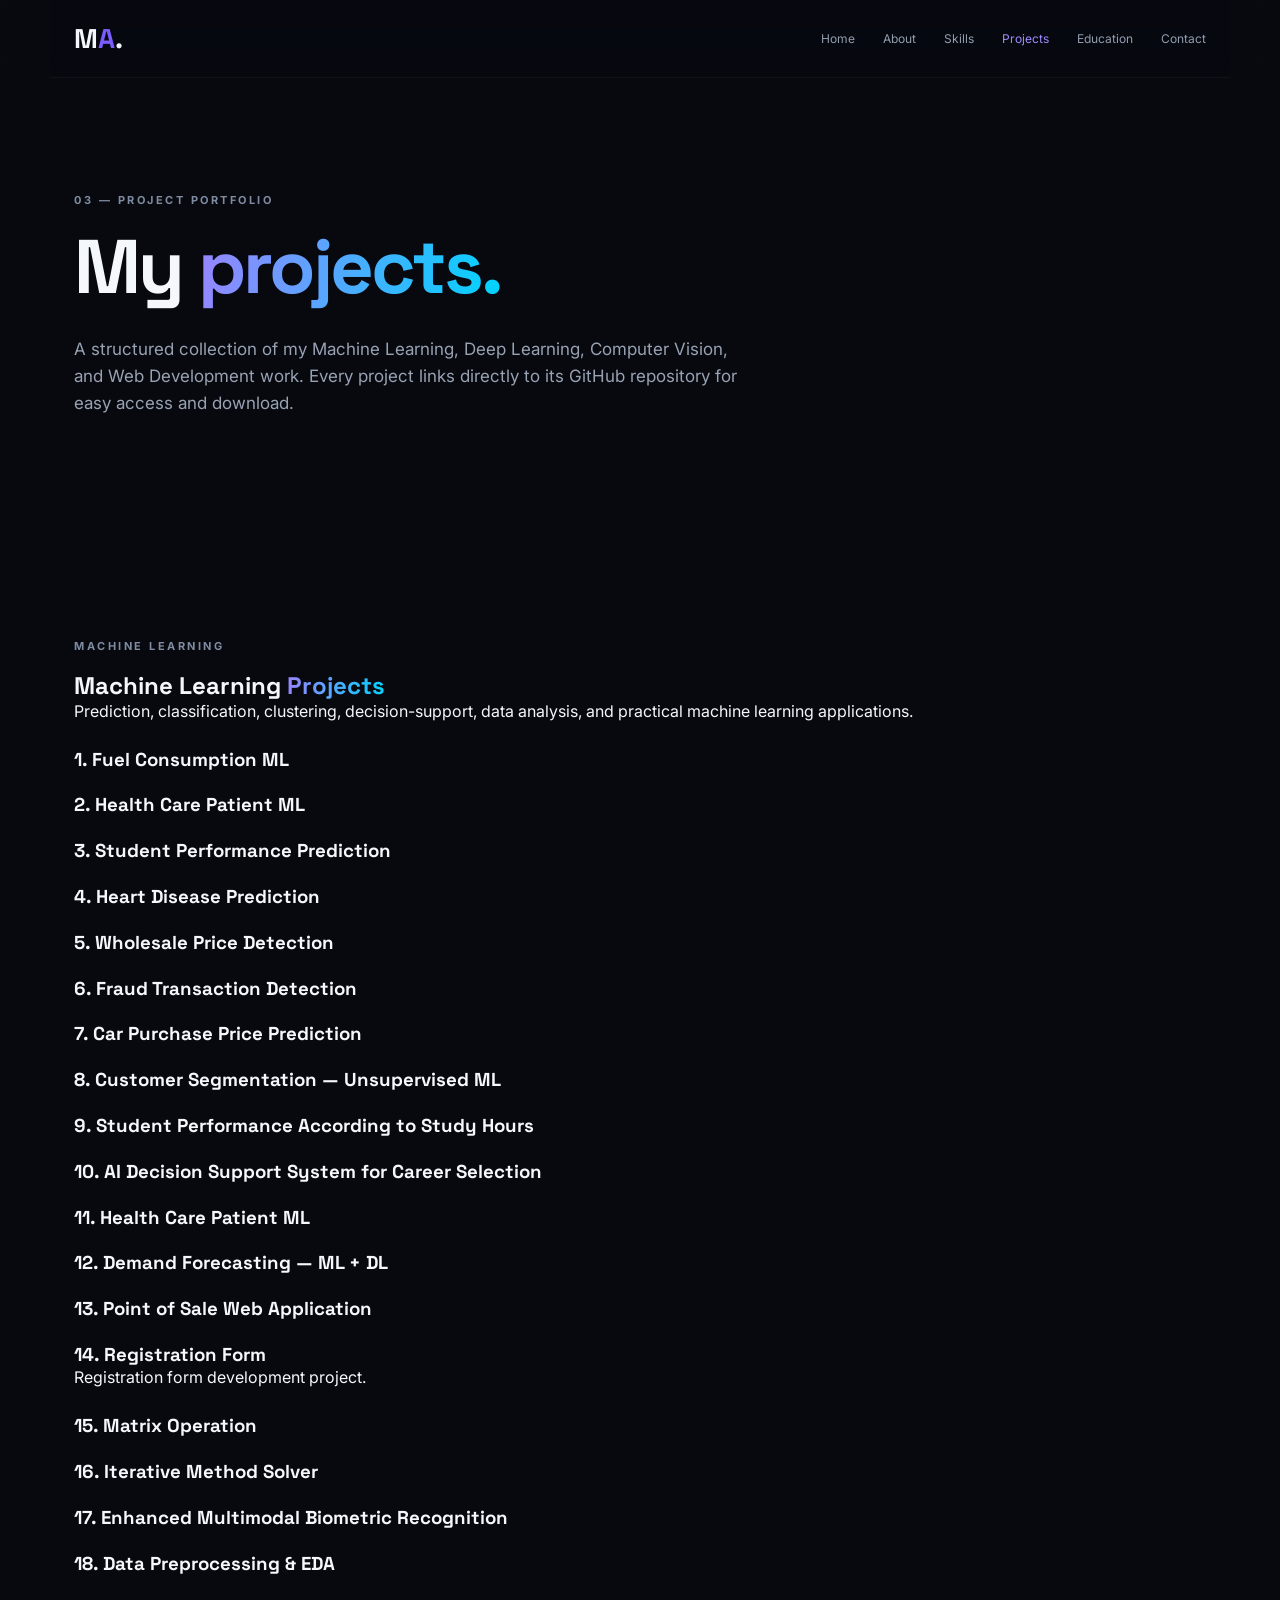
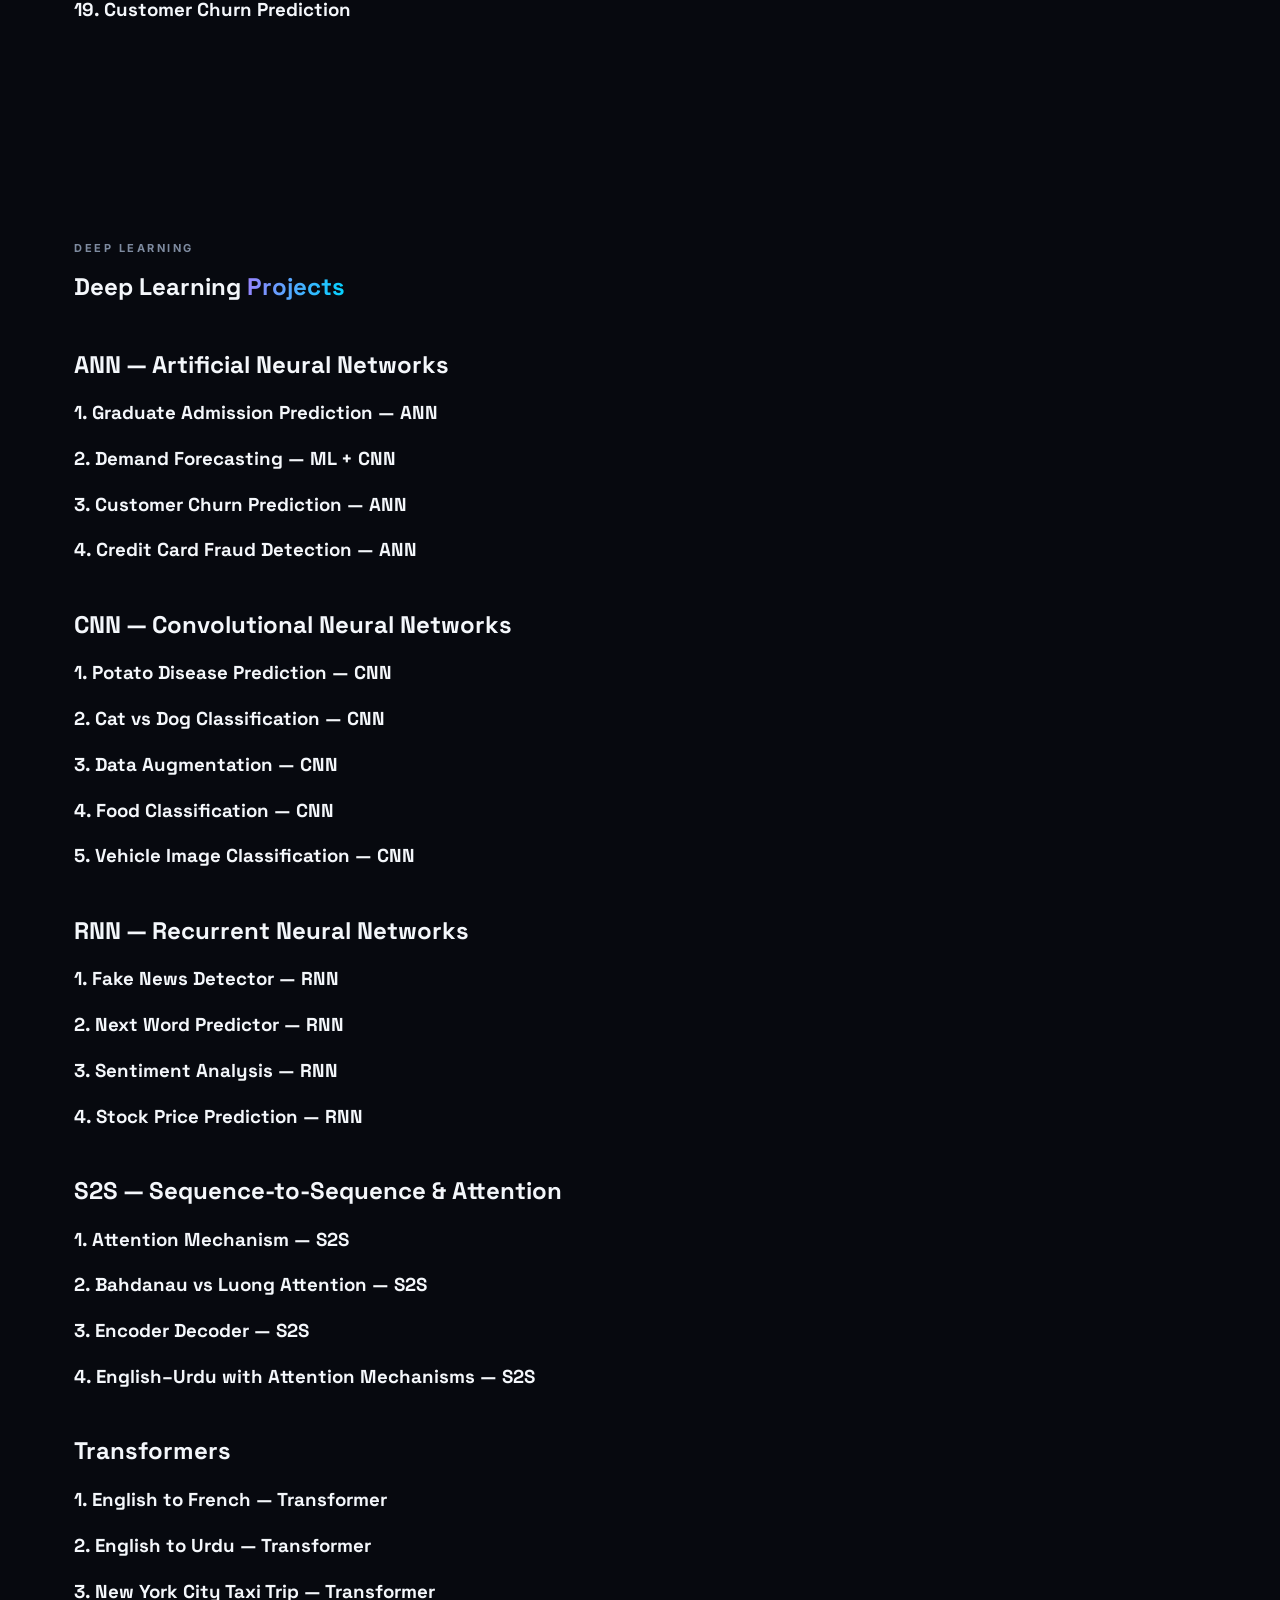
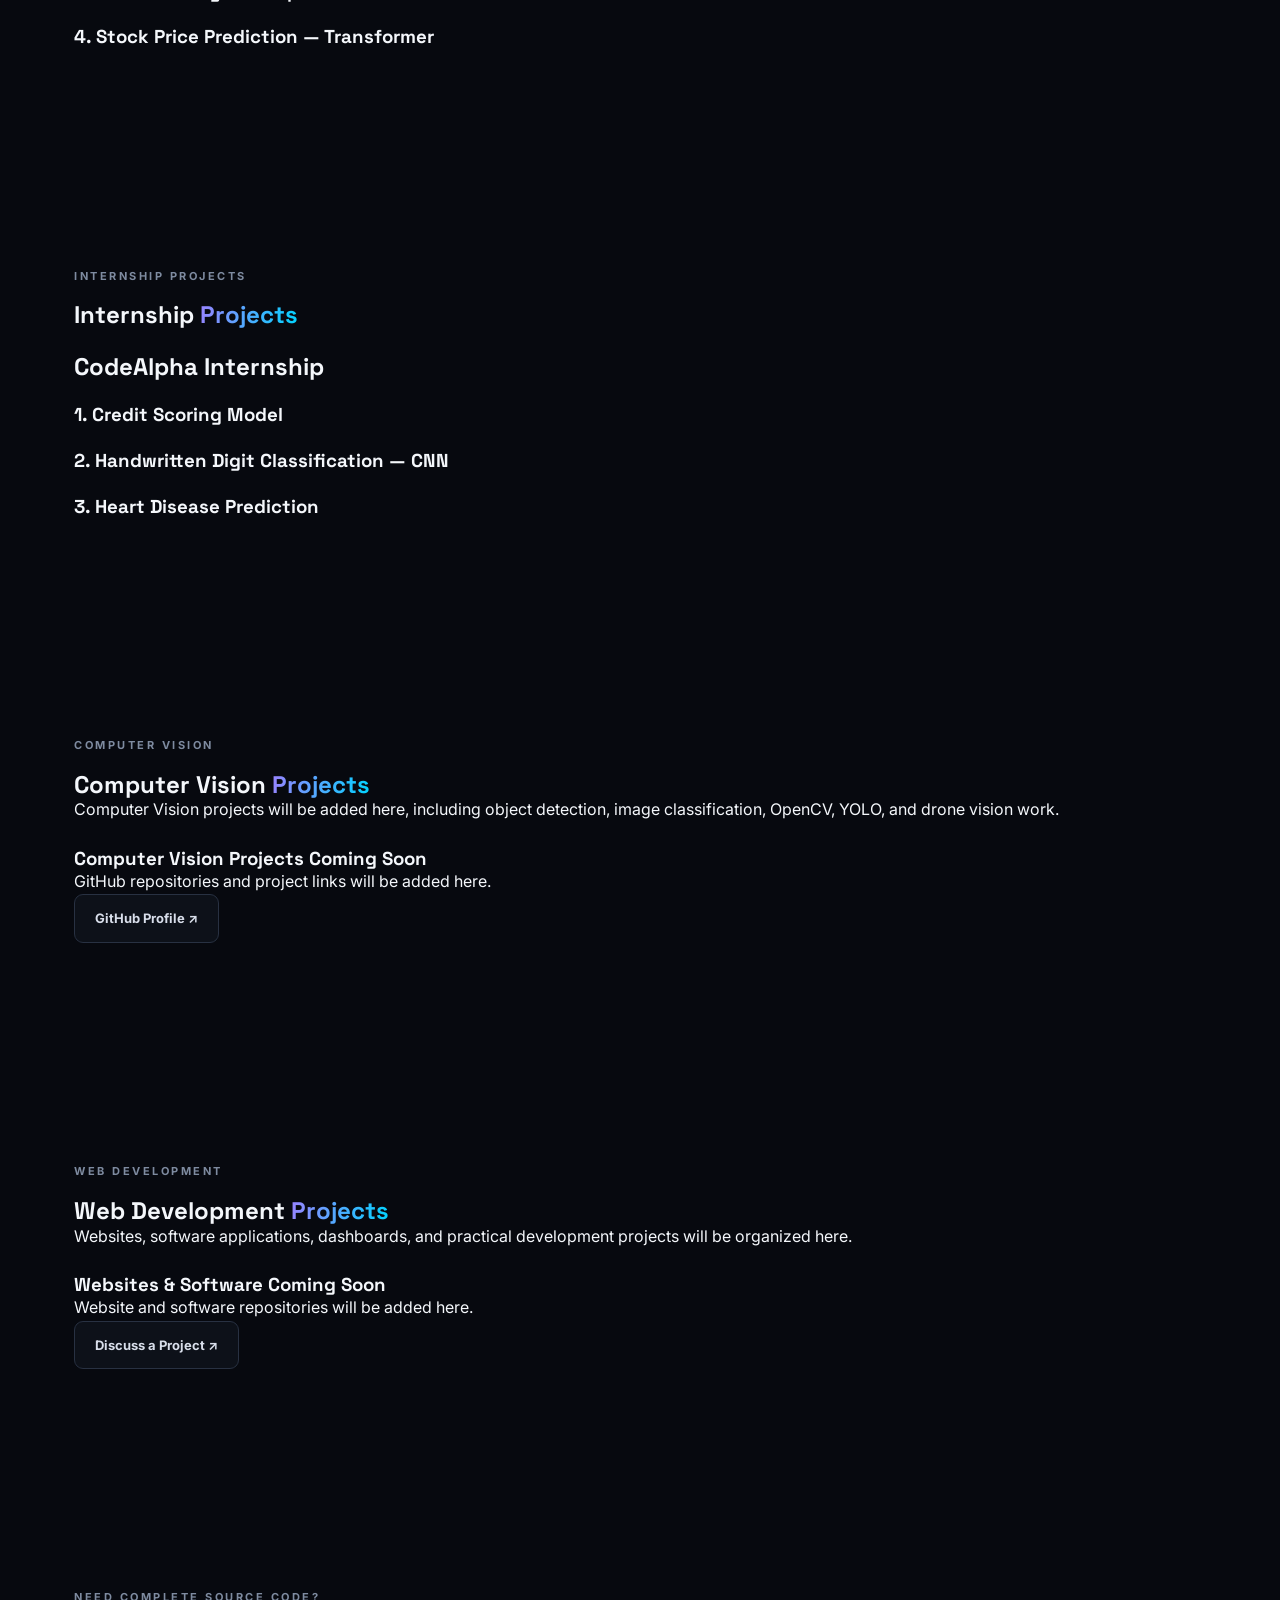
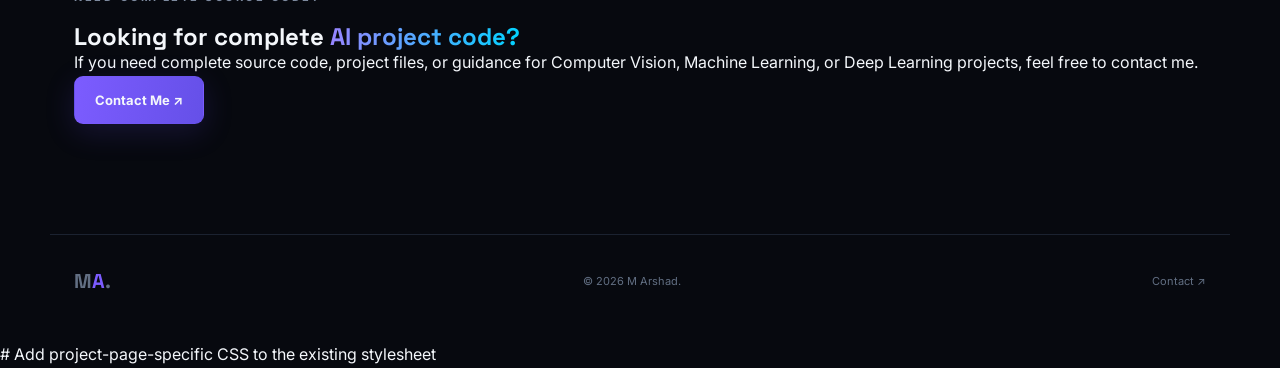
==== projects.html @ 5900e581 "Add files via upload" ====
<!-- from pathlib import Path
import zipfile

root = Path("/mnt/data/arshad_ai_portfolio_multipage")
projects = root / "projects.html"

html = r''' -->
<!DOCTYPE html>
<html lang="en">
<head>
<meta charset="UTF-8">
<meta name="viewport" content="width=device-width, initial-scale=1.0">
<title>Projects | M Arshad</title>
<link rel="preconnect" href="https://fonts.googleapis.com">
<link rel="preconnect" href="https://fonts.gstatic.com" crossorigin>
<link href="https://fonts.googleapis.com/css2?family=Inter:wght@400;500;600;700;800&family=Space+Grotesk:wght@500;600;700&display=swap" rel="stylesheet">
<link rel="stylesheet" href="style.css">
</head>
<body>
<div class="bg-grid"></div>

<header class="navbar">
<a href="index.html" class="logo">M<span>A</span>.</a>
<button class="menu-btn">☰</button>
<nav>
<a href="index.html">Home</a>
<a href="about.html">About</a>
<a href="skills.html">Skills</a>
<a class="active" href="projects.html">Projects</a>
<a href="education.html">Education</a>
<a href="contact.html">Contact</a>
</nav>
</header>

<main>
<section class="page-hero section">
<p class="eyebrow">03 — PROJECT PORTFOLIO</p>
<h1>My <span>projects.</span></h1>
<p class="hero-text">A structured collection of my Machine Learning, Deep Learning, Computer Vision, and Web Development work. Every project links directly to its GitHub repository for easy access and download.</p>
</section>

<section class="section project-section">
<div class="category-heading">
<p class="eyebrow">MACHINE LEARNING</p>
<h2>Machine Learning <span>Projects</span></h2>
<p>Prediction, classification, clustering, decision-support, data analysis, and practical machine learning applications.</p>
</div>

<div class="project-list">
<br><a class="repo-item" href="https://github.com/M-Arshad784/FuelSense" target="_blank"><div><h3>1. Fuel Consumption ML</h3></div></a>
<br><a class="repo-item" href="https://github.com/M-Arshad784/Health_Care_Patient" target="_blank"><div><h3>2. Health Care Patient ML</h3></a>
<br><a class="repo-item" href="https://github.com/M-Arshad784/Student-Performance-Prediction" target="_blank"><div><h3>3. Student Performance Prediction</h3></div></a>
<br><a class="repo-item" href="https://github.com/M-Arshad784/Heart-Disease-Prediction-System" target="_blank"><div><h3>4. Heart Disease Prediction</h3></div></a>
<br><a class="repo-item" href="https://github.com/M-Arshad784/Products-WholeSale-Price-Detection" target="_blank"><div><h3>5. Wholesale Price Detection</h3></div></a>
<br><a class="repo-item" href="https://github.com/M-Arshad784/Fraud-Transaction-Detection" target="_blank"><div><h3>6. Fraud Transaction Detection</h3></div></a>
<br><a class="repo-item" href="https://github.com/M-Arshad784/Car-Purchase-Price-Prediction" target="_blank"><div><h3>7. Car Purchase Price Prediction</h3></div></a>
<br><a class="repo-item" href="https://github.com/M-Arshad784/Customer-Segmentation-Unsupervised-ML" target="_blank"><div><h3>8. Customer Segmentation — Unsupervised ML</h3></div></a>
<br><a class="repo-item" href="https://github.com/M-Arshad784/Student-Performance-According-to-study-Hours" target="_blank"><div><h3>9. Student Performance According to Study Hours</h3></div></a>
<br><a class="repo-item" href="https://github.com/M-Arshad784/AI-Decision-Support-System-for-Career-Selection" target="_blank"><div><h3>10. AI Decision Support System for Career Selection</h3></div></a>
<br><a class="repo-item" href="https://github.com/M-Arshad784/Health_Care_Patient" target="_blank"><div><h3>11. Health Care Patient ML</h3></div></a>
<br><a class="repo-item" href="https://github.com/M-Arshad784/Demand-Forecasting-ML-DL/tree/main" target="_blank"><div><h3>12. Demand Forecasting — ML + DL</h3></div></a>
<br><a class="repo-item" href="https://github.com/M-Arshad784/Point-of-Sale-Web-Application-POS-" target="_blank"><div><h3>13. Point of Sale Web Application</h3></div></a>
<br><a class="repo-item" href="https://github.com/M-Arshad784/Registration-Form" target="_blank"><div><h3>14. Registration Form</h3><p>Registration form development project.</p></div></a>
<br><a class="repo-item" href="https://github.com/M-Arshad784/Matrix-Operation" target="_blank"><div><h3>15. Matrix Operation</h3></div></a>
<br><a class="repo-item" href="https://github.com/M-Arshad784/iterative-methods-solver" target="_blank"><div><h3>16. Iterative Method Solver</h3></div></a>
<br><a class="repo-item" href="https://github.com/M-Arshad784/Enhanced-Multimodal-Biometric-Recognition-Research-Paper" target="_blank"><div><h3>17. Enhanced Multimodal Biometric Recognition</h3></div></a>
<br><a class="repo-item" href="https://github.com/M-Arshad784/InternGrow_DataPreprocessing_EDA" target="_blank"><div><h3>18. Data Preprocessing & EDA</h3></div></a>
<br><a class="repo-item" href="https://github.com/M-Arshad784/InternGrow_Customer_Churn_Prediction" target="_blank"><div><h3>19. Customer Churn Prediction</h3></div></a>
</div>
</section>

<!-- Deep Learning Projects -->
<section class="section project-section">
<div class="category-heading">
<p class="eyebrow">DEEP LEARNING</p>
<h2>Deep Learning <span>Projects</span></h2>
</div><br><br>

<div class="sub-heading"><h2>ANN — Artificial Neural Networks</h2></div>
<div class="project-list">
<br><a class="repo-item" href="https://github.com/M-Arshad784/Graduate_Admission_Prediction_ANN" target="_blank"><div><h3>1. Graduate Admission Prediction — ANN</h3></div></a>
<br><a class="repo-item" href="https://github.com/M-Arshad784/Demand-Forecasting_ML_CNN" target="_blank"><div><h3>2. Demand Forecasting — ML + CNN</h3></div></a>
<br><a class="repo-item" href="https://github.com/M-Arshad784/Customer_Churn_Prediction_ANN" target="_blank"><div><h3>3. Customer Churn Prediction — ANN</h3></div></a>
<br><a class="repo-item" href="https://github.com/M-Arshad784/Credit_Card_Fraud_Detection_ANN" target="_blank"><div><h3>4. Credit Card Fraud Detection — ANN</h3></div></a><br><br>
</div>

<div class="sub-heading"><h2>CNN — Convolutional Neural Networks</h2></div>
<div class="project-list">
<br><a class="repo-item" href="https://github.com/M-Arshad784/potato-disease-prediction_CNN" target="_blank"><div><h3>1. Potato Disease Prediction — CNN</h3></div></a>
<br><a class="repo-item" href="https://github.com/M-Arshad784/Cat_vs_Dog_Classification_CNN" target="_blank"><div><h3>2. Cat vs Dog Classification — CNN</h3></div></a>
<br><a class="repo-item" href="https://github.com/M-Arshad784/Data_Augmentation_CNN" target="_blank"><div><h3>3. Data Augmentation — CNN</h3></div></a>
<br><a class="repo-item" href="https://github.com/M-Arshad784/Food_Classification_CNN" target="_blank"><div><h3>4. Food Classification — CNN</h3></div></a>
<br><a class="repo-item" href="https://github.com/M-Arshad784/Vehicle-Image-Classification" target="_blank"><div><h3>5. Vehicle Image Classification — CNN</h3></div></a><br><br>
</div>

<div class="sub-heading"><h2>RNN — Recurrent Neural Networks</h2></div><br>
<div class="project-list">
<a class="repo-item" href="https://github.com/M-Arshad784/Fake_news_detector_RNN" target="_blank"><div><h3>1. Fake News Detector — RNN</h3></div></a>
<br><a class="repo-item" href="https://github.com/M-Arshad784/Next_Word_Prediction_RNN" target="_blank"><div><h3>2. Next Word Predictor — RNN</h3></div></a>
<br><a class="repo-item" href="https://github.com/M-Arshad784/Sentiment_Analysis_RNN" target="_blank"><div><h3>3. Sentiment Analysis — RNN</h3></div></a>
<br><a class="repo-item" href="https://github.com/M-Arshad784/Stock_Price_Prediction_RNN" target="_blank"><div><h3>4. Stock Price Prediction — RNN</h3></div></a><br><br>
</div>

<div class="sub-heading"><h2>S2S — Sequence-to-Sequence & Attention</h2></div><br>
<div class="project-list">
<a class="repo-item" href="https://github.com/M-Arshad784/Attention_Mechanism_S2S" target="_blank"><div><h3>1. Attention Mechanism — S2S</h3></div></a>
<br><a class="repo-item" href="https://github.com/M-Arshad784/Bahdanau_vs_Luong_Attention_S2S" target="_blank"><div><h3>2. Bahdanau vs Luong Attention — S2S</h3></div></a>
<br><a class="repo-item" href="https://github.com/M-Arshad784/Encoder_Decoder_S2S" target="_blank"><div><h3>3. Encoder Decoder — S2S</h3></div></a>
<br><a class="repo-item" href="https://github.com/M-Arshad784/English_Urdu_All_Attention_Mechanisms_S2S" target="_blank"><div><h3>4. English–Urdu with Attention Mechanisms — S2S</h3></div></a><br><br>
</div>

<div class="sub-heading"><h2>Transformers</h2></div>
<div class="project-list">
<br><a class="repo-item" href="https://github.com/M-Arshad784/English_to_French_Transformer" target="_blank"><div><h3>1. English to French — Transformer</h3></div></a>
<br><a class="repo-item" href="https://github.com/M-Arshad784/English_to_Urdu_Transformer" target="_blank"><div><h3>2. English to Urdu — Transformer</h3></div></a>
<br><a class="repo-item" href="https://github.com/M-Arshad784/NewYork_City_Taxi_Trip_Transformer" target="_blank"><div><h3>3. New York City Taxi Trip — Transformer</h3></div></a>
<br><a class="repo-item" href="https://github.com/M-Arshad784/Stock_Price_Prediction_Transformer" target="_blank"><div><h3>4. Stock Price Prediction — Transformer</h3></div></a>
</div>
</section>

<section class="section project-section">
<div class="category-heading">
<p class="eyebrow">INTERNSHIP PROJECTS</p>
<h2>Internship <span>Projects</span></h2>
</div><br>
<div class="sub-heading"><h2>CodeAlpha Internship</h2></div>
<div class="project-list">
<br><a class="repo-item" href="https://github.com/M-Arshad784/CodeAlpha_Credit_Scoring_Model" target="_blank"><div><h3>1. Credit Scoring Model</h3></div></a>
<br><a class="repo-item" href="https://github.com/M-Arshad784/CodeAlpha___Handwritten-Digit-Classification-using-CNN" target="_blank"><div><h3>2. Handwritten Digit Classification — CNN</h3></div></a>
<br><a class="repo-item" href="https://github.com/M-Arshad784/CodeAlpha___Heart_Disease_Prediction" target="_blank"><div><h3>3. Heart Disease Prediction</h3></div></a>
</div>
</section>

<section class="section project-section">
<div class="category-heading">
<p class="eyebrow">COMPUTER VISION</p>
<h2>Computer Vision <span>Projects</span></h2>
<p>Computer Vision projects will be added here, including object detection, image classification, OpenCV, YOLO, and drone vision work.</p>
</div>
<div class="placeholder-card">
<div><span class="placeholder-icon"><br></span><h3>Computer Vision Projects Coming Soon</h3><p>GitHub repositories and project links will be added here.</p></div>
<a href="https://github.com/M-Arshad784" target="_blank" class="btn secondary">GitHub Profile ↗</a>
</div>
</section>

<section class="section project-section">
<div class="category-heading">
<p class="eyebrow">WEB DEVELOPMENT</p>
<h2>Web Development <span>Projects</span></h2>
<p>Websites, software applications, dashboards, and practical development projects will be organized here.</p>
</div>
<div class="placeholder-card">
<div><span class="placeholder-icon"><br></span><h3>Websites & Software Coming Soon</h3><p>Website and software repositories will be added here.</p></div>
<a href="contact.html" class="btn secondary">Discuss a Project ↗</a>
</div>
</section>

<section class="section project-note">
<div class="note-box">
<p class="eyebrow">NEED COMPLETE SOURCE CODE?</p>
<h2>Looking for complete <span>AI project code?</span></h2>
<p>If you need complete source code, project files, or guidance for Computer Vision, Machine Learning, or Deep Learning projects, feel free to contact me.</p>
<a href="contact.html" class="btn primary">Contact Me ↗</a>
</div>
</section>
</main>

<footer><div class="footer-logo">M<span>A</span>.</div><p>© <span id="year"></span> M Arshad.</p><a href="contact.html">Contact ↗</a></footer>
<script src="script.js"></script>
</body>
</html>
<!-- ''' -->

# Add project-page-specific CSS to the existing stylesheet
<!-- css_path = root / "style.css"
css = css_path.read_text(encoding="utf-8")
extra = r'''
.category-heading{max-width:850px;margin-bottom:34px}.category-heading h2{font-size:clamp(34px,5vw,55px);letter-spacing:-2px;margin-bottom:14px}.category-heading>p:last-child{color:#7f8a9e;font-size:14px;max-width:760px}.project-section{padding-top:70px;padding-bottom:70px}.project-list{display:grid;grid-template-columns:1fr 1fr;gap:10px}.repo-item{display:grid;grid-template-columns:34px 1fr auto;align-items:center;gap:15px;border:1px solid var(--line);background:#0a0e15;border-radius:10px;padding:15px 17px;transition:.22s}.repo-item:hover{border-color:#374357;background:#0d121c;transform:translateY(-2px)}.repo-item>span{font:700 10px "Space Grotesk";color:#657185}.repo-item h3{font-size:14px;margin-bottom:4px}.repo-item p{font-size:10px;color:#707c90}.repo-item>b{font-size:9px;color:#8f9bad;white-space:nowrap}.sub-heading{margin:42px 0 15px}.sub-heading h3{font-size:18px;color:#cbd2de}.placeholder-card{display:flex;align-items:center;justify-content:space-between;gap:30px;border:1px dashed #303b4c;background:#0a0e15;border-radius:14px;padding:28px}.placeholder-card>div{display:grid;grid-template-columns:50px 1fr;column-gap:16px;align-items:center}.placeholder-card h3{font-size:19px}.placeholder-card p{font-size:12px;color:#748095;margin-top:5px}.placeholder-icon{grid-row:span 2;display:grid;place-items:center;width:50px;height:50px;border-radius:10px;background:#141025;color:#a08eff;font-size:11px;font-weight:800}.project-note{padding-top:40px}.note-box{border:1px solid #282f42;background:linear-gradient(135deg,#101126,#0b0f17);border-radius:16px;padding:38px;max-width:900px}.note-box h2{font-size:clamp(30px,4vw,45px);letter-spacing:-1.5px}.note-box>p:not(.eyebrow){color:#7f8a9e;font-size:13px;max-width:680px;margin:15px 0 23px}@media(max-width:850px){.project-list{grid-template-columns:1fr}.placeholder-card{align-items:flex-start;flex-direction:column}}@media(max-width:560px){.repo-item{grid-template-columns:28px 1fr}.repo-item>b{display:none}.placeholder-card{padding:22px}.placeholder-card>div{grid-template-columns:42px 1fr}.placeholder-icon{width:42px;height:42px}.note-box{padding:25px}}
'''
if extra not in css:
    css += extra
projects.write_text(html, encoding="utf-8")
css_path.write_text(css, encoding="utf-8")

zip_path = Path("/mnt/data/M_Arshad_MultiPage_Portfolio_Projects_Updated.zip")
with zipfile.ZipFile(zip_path, "w", zipfile.ZIP_DEFLATED) as z:
    for f in root.iterdir():
        z.write(f, f.name)
print(zip_path) -->
---- style.css ----
*{margin:0;padding:0;box-sizing:border-box}:root{--bg:#07090f;--card:#0d111b;--text:#f4f7fb;--muted:#98a2b3;--line:#1b2230;--accent:#7c5cff;--accent2:#00d4ff;--green:#48e6a2}html{scroll-behavior:smooth}body{background:var(--bg);color:var(--text);font-family:Inter,Arial,sans-serif;line-height:1.6;overflow-x:hidden}a{text-decoration:none;color:inherit}.bg-grid{position:fixed;inset:0;pointer-events:none;opacity:.28;background-image:linear-gradient(rgba(255,255,255,.035) 1px,transparent 1px),linear-gradient(90deg,rgba(255,255,255,.035) 1px,transparent 1px);background-size:60px 60px;mask-image:linear-gradient(to bottom,black,transparent 80%);z-index:-1}.navbar{height:78px;display:flex;align-items:center;justify-content:space-between;max-width:1180px;margin:auto;padding:0 24px;position:sticky;top:0;z-index:20;background:rgba(7,9,15,.8);backdrop-filter:blur(16px);border-bottom:1px solid rgba(255,255,255,.04)}.logo,.footer-logo{font-family:"Space Grotesk";font-size:27px;font-weight:700}.logo span,.footer-logo span{color:var(--accent)}.navbar nav{display:flex;gap:28px}.navbar nav a{font-size:12px;color:#929dae;transition:.2s}.navbar nav a:hover,.navbar nav a.active{color:white}.navbar nav a.active{color:#9d8cff}.menu-btn{display:none;background:none;border:0;color:white;font-size:25px}.section{max-width:1180px;margin:auto;padding:110px 24px}.hero{min-height:calc(100vh - 78px);display:grid;grid-template-columns:1.15fr .85fr;gap:70px;align-items:center;padding-top:80px}.page-hero{min-height:50vh;display:flex;justify-content:center;flex-direction:column;padding-top:100px;padding-bottom:70px}.page-hero h1{max-width:850px}.compact-section{padding-top:50px;padding-bottom:80px}.status{display:inline-flex;align-items:center;gap:9px;border:1px solid #253042;border-radius:100px;padding:7px 13px;font-size:12px;color:#b9c2d1;margin-bottom:25px;background:#0b0f18}.status span{width:7px;height:7px;background:var(--green);border-radius:50%;box-shadow:0 0 12px var(--green)}.eyebrow{font-size:11px;letter-spacing:2.5px;color:#7e8ba0;font-weight:700;margin-bottom:17px}h1,h2,h3{font-family:"Space Grotesk",sans-serif;line-height:1.08}h1{font-size:clamp(44px,6vw,76px);letter-spacing:-3px}h1 span,h2 span{background:linear-gradient(100deg,#9a83ff,var(--accent2));-webkit-background-clip:text;background-clip:text;color:transparent}.hero-text{max-width:680px;color:var(--muted);font-size:17px;margin:27px 0}.hero-text strong{color:#e9edf5}.hero-actions{display:flex;gap:12px;flex-wrap:wrap}.btn{display:inline-flex;align-items:center;justify-content:center;padding:13px 20px;border-radius:9px;font-size:13px;font-weight:700;border:1px solid transparent;transition:.25s;cursor:pointer}.btn.primary{background:linear-gradient(100deg,var(--accent),#6550e8);box-shadow:0 8px 30px #684ff52b}.btn.primary:hover{transform:translateY(-2px);box-shadow:0 12px 35px #684ff54a}.btn.secondary{border-color:#283142;color:#d8deea;background:#0d1119}.btn.secondary:hover{border-color:#59677e}.quick-links{display:flex;gap:22px;margin-top:28px;color:#78859a;font-size:12px}.quick-links a:hover{color:white}.hero-card{position:relative;min-height:440px;display:flex;align-items:center;justify-content:center}.orb{position:absolute;width:300px;height:300px;border-radius:50%;background:radial-gradient(circle,#775aff44,transparent 65%);filter:blur(5px)}.code-window{width:100%;max-width:470px;background:#0b0f17;border:1px solid #242c3b;border-radius:15px;box-shadow:0 30px 90px #0008;position:relative;z-index:2;transform:rotate(2deg)}.window-bar{height:42px;border-bottom:1px solid #1e2633;display:flex;align-items:center;padding:0 15px;gap:7px;color:#667386;font-size:11px}.window-bar i{width:8px;height:8px;border-radius:50%;background:#323b4a}.window-bar span{margin-left:8px}.code-window pre{padding:26px 22px;overflow:auto;font:13px/2 "SFMono-Regular",Consolas,monospace;color:#c9d2df}.purple{color:#c792ea}.blue{color:#82aaff}.green{color:#c3e88d}.yellow{color:#ffcb6b}.section-heading{max-width:780px;margin-bottom:50px}.section-heading h2{font-size:clamp(34px,5vw,55px);letter-spacing:-2px}.about-grid{display:grid;grid-template-columns:1fr .8fr;gap:70px}.about-copy>p{color:var(--muted);font-size:16px;max-width:680px;margin-bottom:20px}.stats{display:grid;grid-template-columns:repeat(4,1fr);gap:10px;margin-top:35px}.stats div{padding:18px 12px;border:1px solid var(--line);border-radius:10px;background:#0a0e16}.stats strong{display:block;font:700 22px "Space Grotesk"}.stats span{display:block;color:#718097;font-size:10px;margin-top:3px}.focus-card{border:1px solid var(--line);background:linear-gradient(145deg,#101522,#090c13);padding:30px;border-radius:16px}.card-label{font-size:10px;letter-spacing:2px;color:#778399}.focus-card h3{font-size:25px;margin:15px 0 28px}.focus-card ul{list-style:none}.focus-card li{border-top:1px solid var(--line);padding:14px 0;color:#aab3c2;font-size:13px}.focus-card li span{color:var(--accent2);margin-right:15px;font-size:10px}.language-grid{display:grid;grid-template-columns:repeat(4,1fr);gap:12px}.language-grid div{padding:25px;border:1px solid var(--line);background:#0a0e15;border-radius:12px}.language-grid strong{display:block;font:600 20px "Space Grotesk"}.language-grid span{font-size:11px;color:#778398}.skills-grid{display:grid;grid-template-columns:repeat(3,1fr);gap:14px}.skill-card{border:1px solid var(--line);padding:27px;border-radius:13px;background:#0a0e15;transition:.25s}.skill-card:hover,.project-card:hover{border-color:#313c50;transform:translateY(-4px)}.skill-icon{display:grid;place-items:center;width:45px;height:45px;border-radius:10px;background:#151024;color:#9b87ff;font-size:11px;font-weight:800;margin-bottom:22px}.skill-card h3{font-size:19px;margin-bottom:10px}.skill-card p{font-size:13px;color:#7f8a9e;min-height:65px}.tags,.project-tags{display:flex;gap:6px;flex-wrap:wrap;margin-top:18px}.tags b,.project-tags span{font-size:9px;font-weight:600;color:#7e8ba0;border:1px solid #202938;padding:4px 7px;border-radius:5px}.projects-grid{display:grid;grid-template-columns:repeat(2,1fr);gap:14px}.project-card{min-height:260px;padding:27px;border:1px solid var(--line);border-radius:14px;background:#0a0e15;transition:.25s}.project-card.featured{background:linear-gradient(145deg,#111126,#0b0e16)}.project-top{display:flex;justify-content:space-between;margin-bottom:35px}.project-number{font:700 12px "Space Grotesk";color:#657185}.project-type{font-size:9px;letter-spacing:1.5px;color:#647086}.project-card h3{font-size:23px;margin-bottom:12px}.project-card p{color:#808b9e;font-size:13px}.project-tags span{color:#8d99ab}.timeline{max-width:800px;border-left:1px solid #27303e;margin-left:10px}.timeline-item{position:relative;padding:0 0 48px 38px}.timeline-item:last-child{padding-bottom:0}.dot{position:absolute;left:-5px;top:4px;width:9px;height:9px;background:var(--accent);border-radius:50%;box-shadow:0 0 0 5px var(--bg)}.timeline-item span{font-size:9px;letter-spacing:2px;color:#667389}.timeline-item h3{font-size:22px;margin:9px 0}.timeline-item p{font-size:13px;color:#7f8a9d;max-width:650px}.cta{display:flex;justify-content:space-between;align-items:center;border-top:1px solid var(--line);border-bottom:1px solid var(--line);max-width:1132px;margin:20px auto}.cta h2{font-size:clamp(35px,5vw,54px);letter-spacing:-2px}.contact-section{padding-top:20px}.contact-layout{display:grid;grid-template-columns:.85fr 1.15fr;gap:70px}.contact-info h2{font-size:clamp(32px,4vw,50px);letter-spacing:-2px}.contact-info>p{color:var(--muted);font-size:14px;margin:20px 0}.contact-details{display:grid;gap:10px;margin-top:30px}.contact-details a{border:1px solid var(--line);background:#0a0e15;padding:15px;border-radius:9px}.contact-details small,.language-mini small{display:block;color:#68758a;font-size:8px;letter-spacing:1.5px}.contact-details strong{font-size:12px}.language-mini{margin-top:28px}.language-mini span{display:inline-block;margin:10px 6px 0 0;border:1px solid #252e3d;padding:5px 9px;border-radius:6px;font-size:10px;color:#a1abbb}.contact-form{background:#0a0e15;border:1px solid var(--line);padding:28px;border-radius:14px}.contact-form label{display:block;font-size:11px;color:#aeb7c6;margin-bottom:16px}.contact-form input,.contact-form textarea{display:block;width:100%;margin-top:7px;background:#080b12;border:1px solid #222b39;border-radius:7px;padding:12px;color:white;font:13px Inter;outline:none}.contact-form input:focus,.contact-form textarea:focus{border-color:#6350d9}.contact-form textarea{resize:vertical}.contact-form .btn{width:100%;border:0}.form-note{font-size:9px;color:#68758a;text-align:center;margin-top:12px}footer{max-width:1180px;margin:auto;padding:30px 24px 45px;display:flex;align-items:center;justify-content:space-between;border-top:1px solid var(--line);color:#626f83;font-size:11px}.footer-logo{font-size:20px}footer a:hover{color:white}
@media(max-width:850px){.navbar nav{display:none}.menu-btn{display:block}.navbar.open nav{display:flex;position:absolute;top:78px;left:0;right:0;padding:18px 24px;background:#090c13;border-bottom:1px solid var(--line);flex-direction:column;gap:17px}.hero{grid-template-columns:1fr;padding-top:60px}.hero-card{min-height:330px}.about-grid,.contact-layout{grid-template-columns:1fr;gap:35px}.skills-grid{grid-template-columns:repeat(2,1fr)}.language-grid{grid-template-columns:repeat(2,1fr)}}
@media(max-width:560px){.section{padding:75px 18px}.navbar{padding:0 18px}h1{font-size:43px;letter-spacing:-2px}.hero-text{font-size:15px}.quick-links{flex-wrap:wrap}.stats{grid-template-columns:repeat(2,1fr)}.skills-grid,.projects-grid{grid-template-columns:1fr}.language-grid{grid-template-columns:1fr}.hero-card{min-height:280px}.code-window pre{font-size:10px}footer{padding:25px 18px;gap:15px;flex-wrap:wrap}}
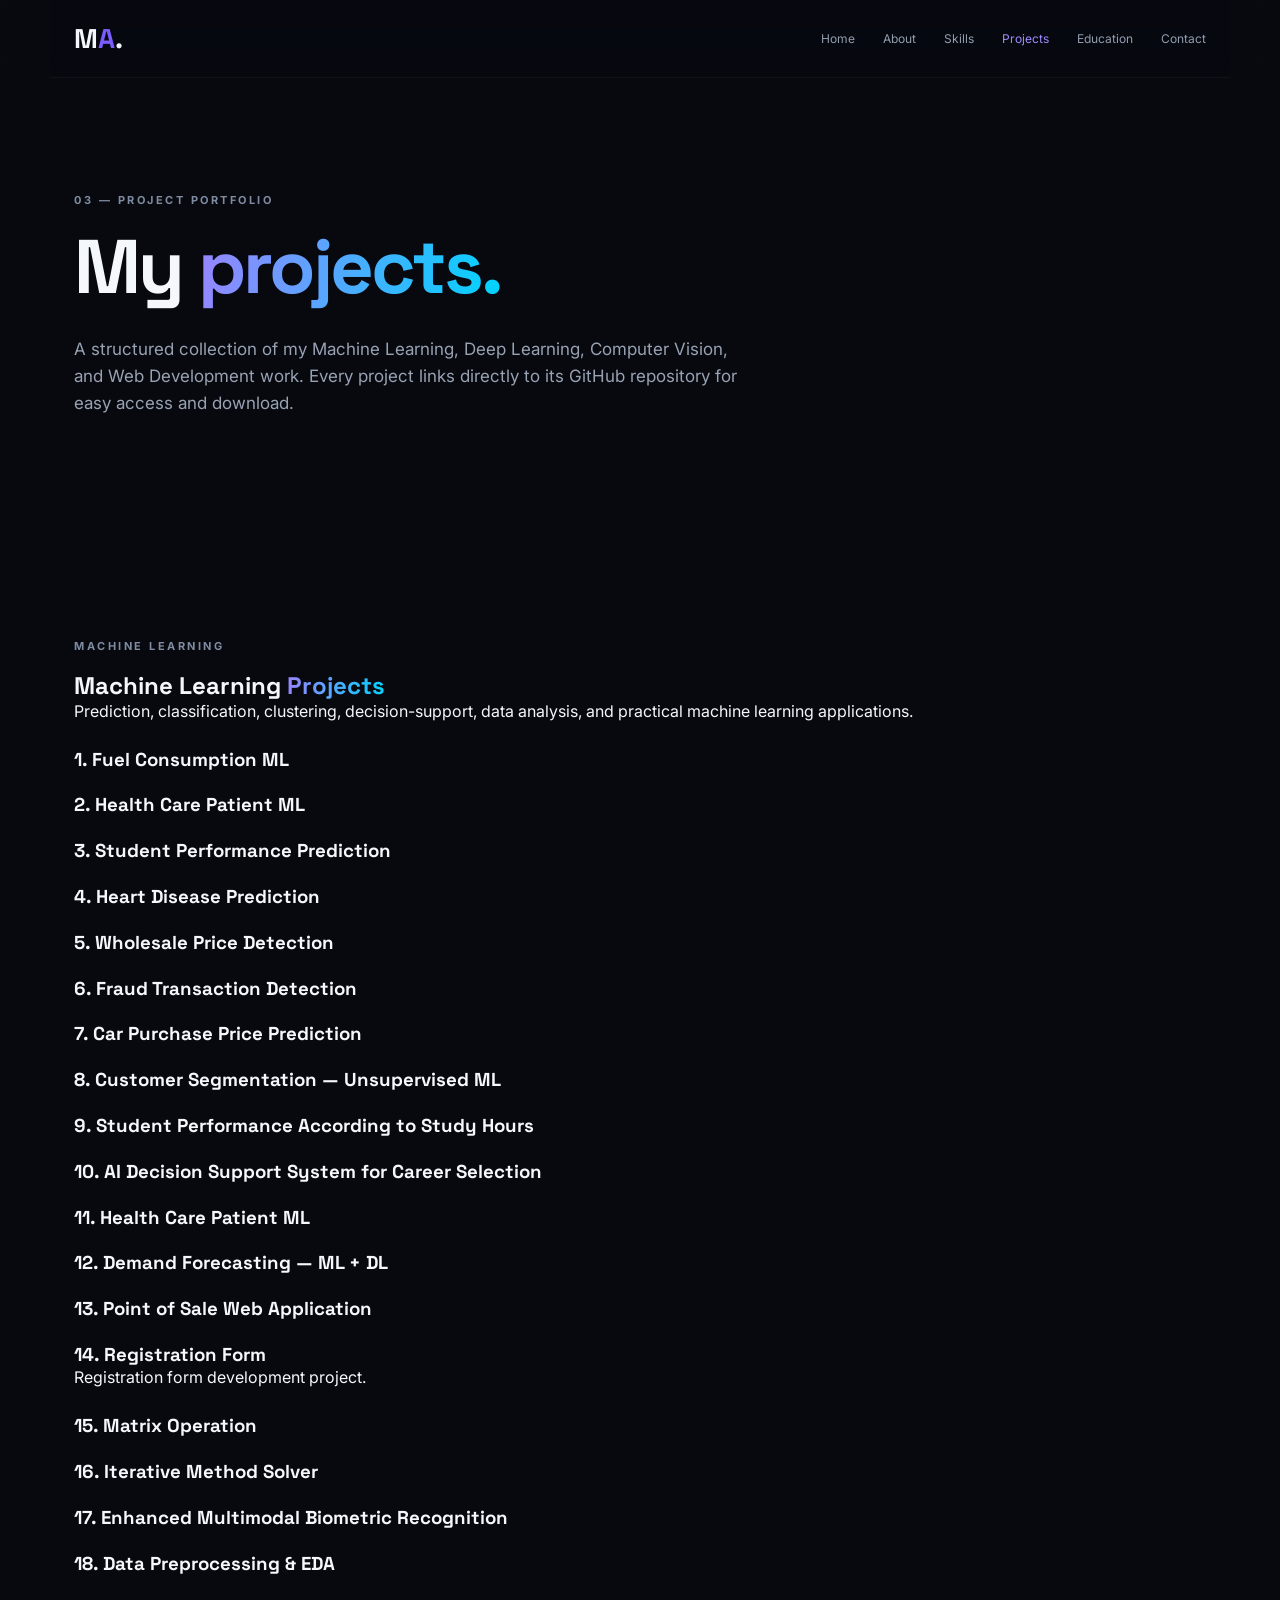
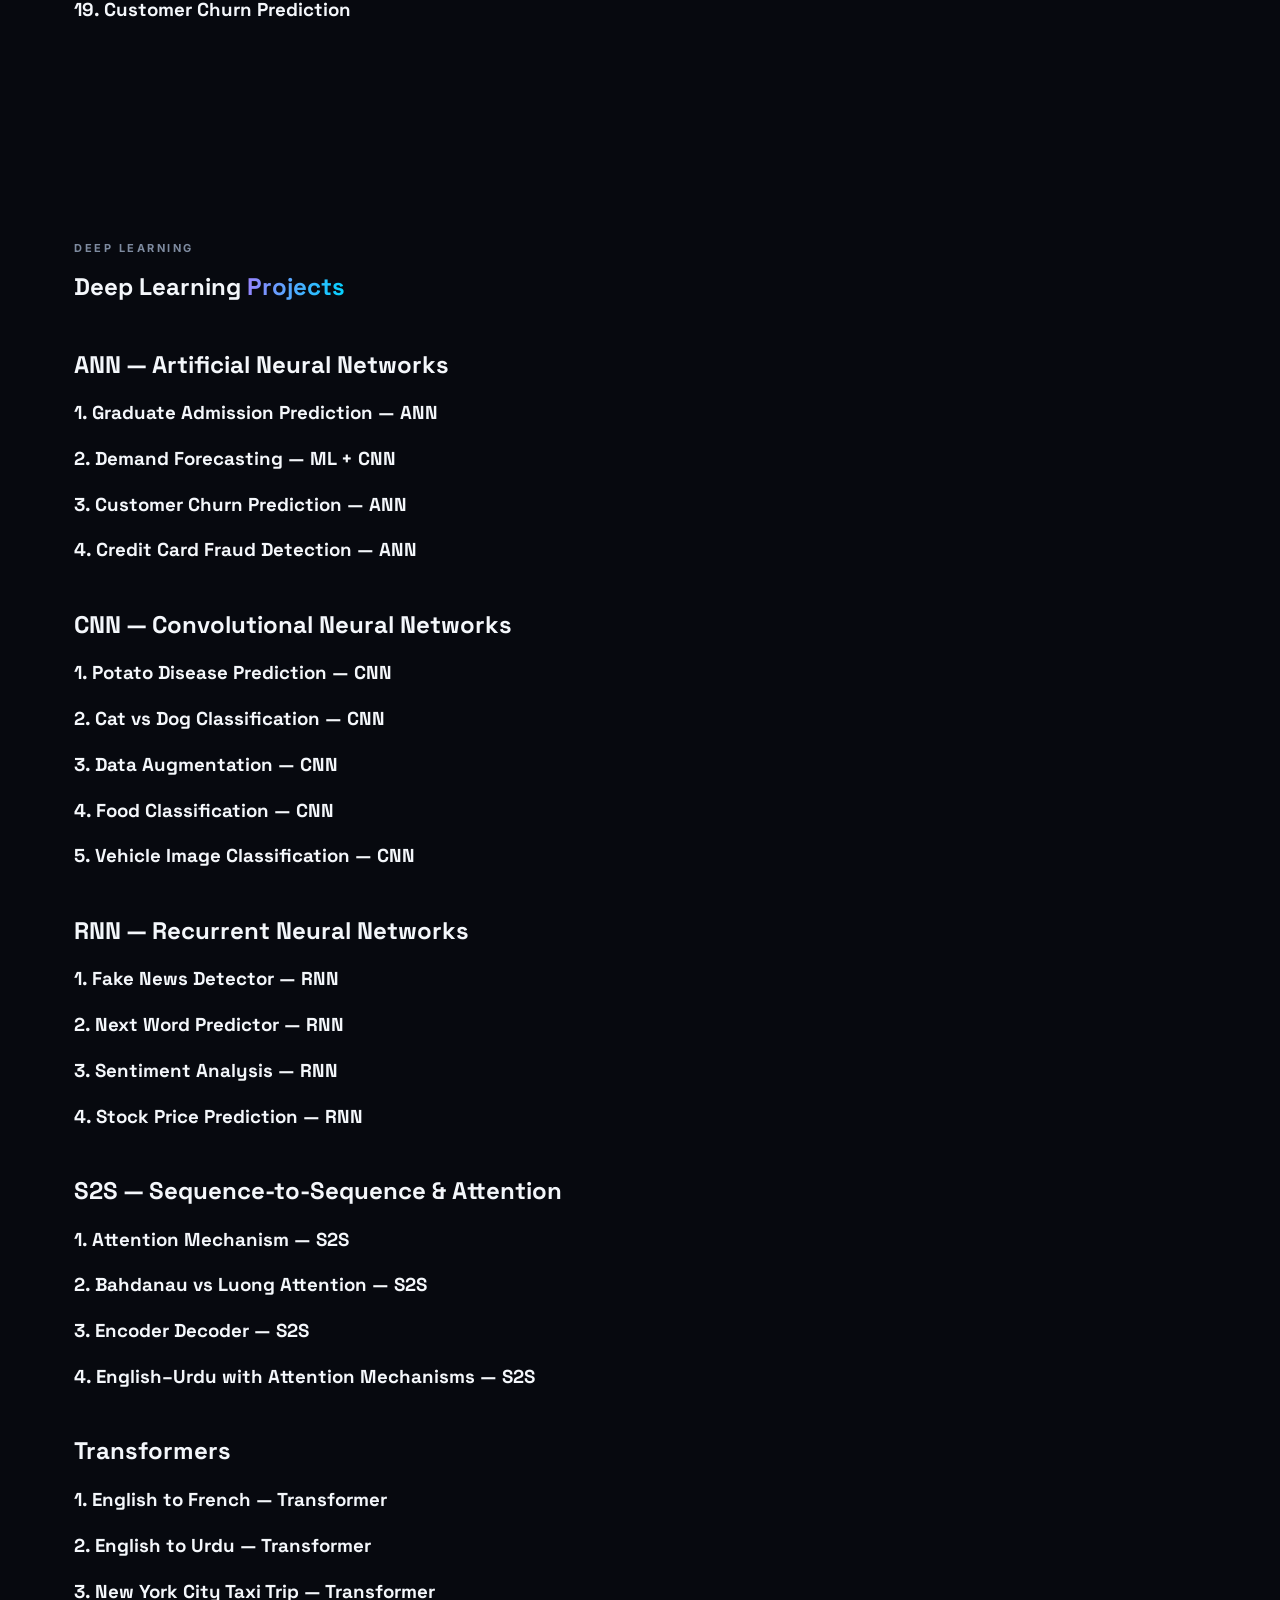
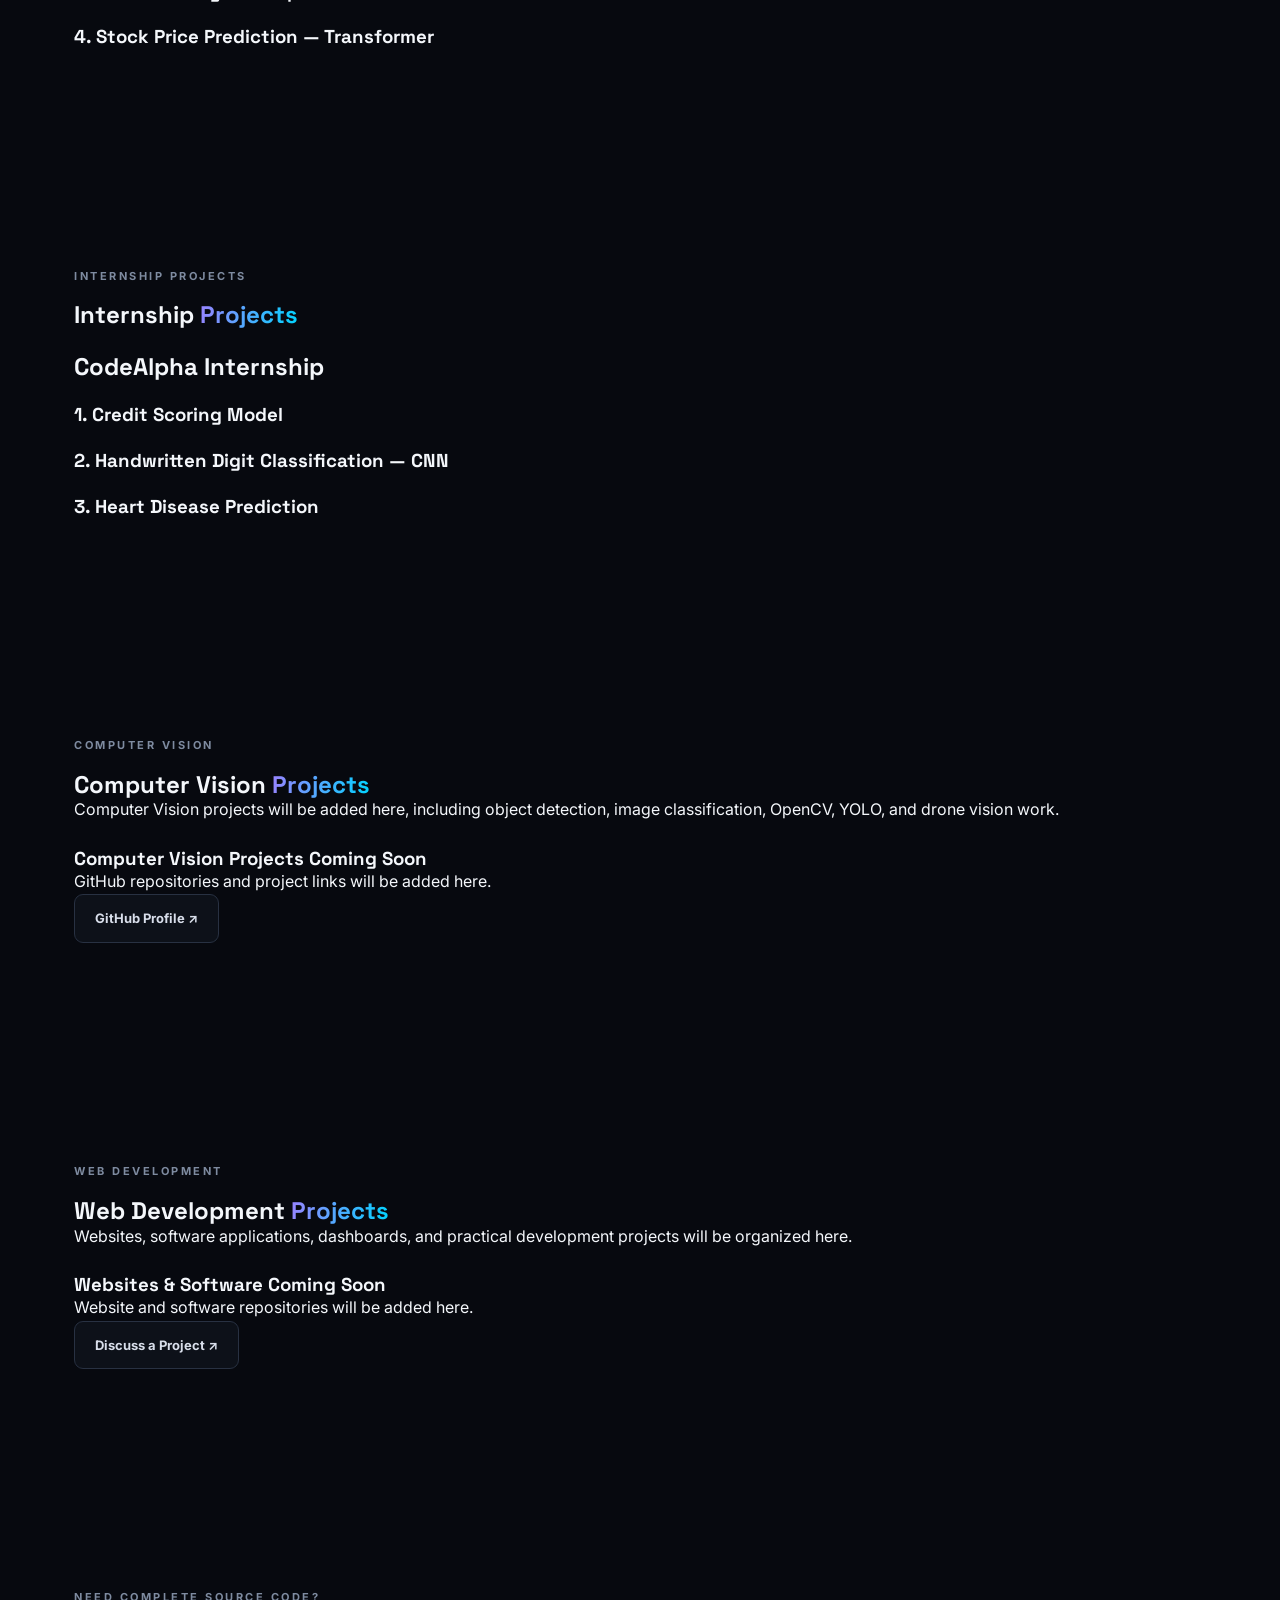
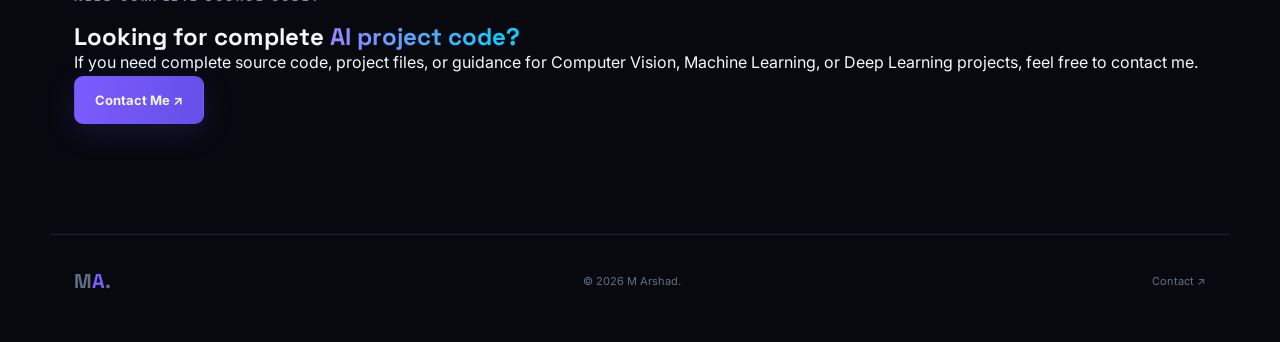
==== commit 8fe4e718: "Add files via upload" ====
--- a/projects.html
+++ b/projects.html
@@ -171,7 +171,7 @@
 </html>
 <!-- ''' -->
 
-# Add project-page-specific CSS to the existing stylesheet
+<!-- # Add project-page-specific CSS to the existing stylesheet -->
 <!-- css_path = root / "style.css"
 css = css_path.read_text(encoding="utf-8")
 extra = r'''
